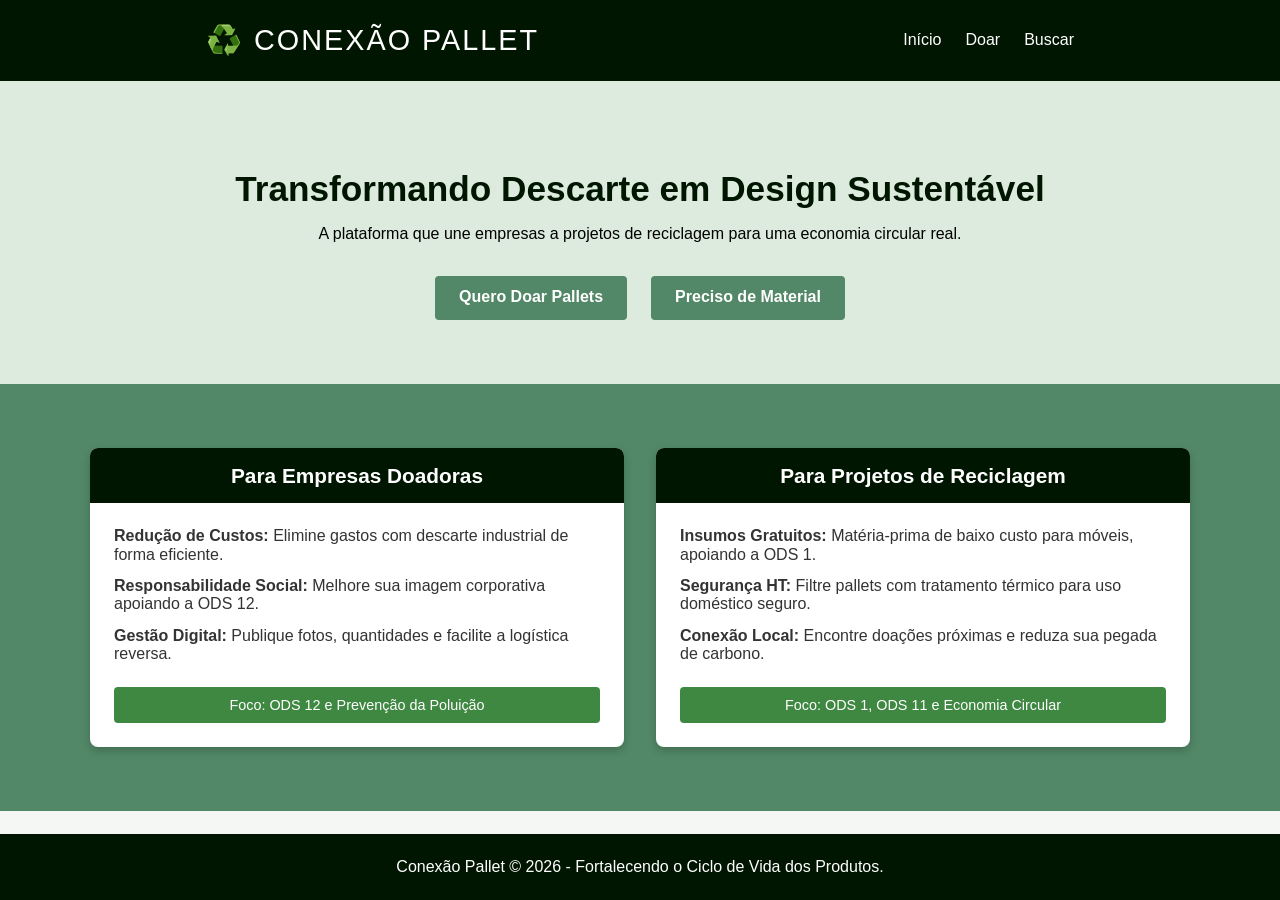
==== index.html @ 211fc5ea "commit um" ====
<!DOCTYPE html>
<html lang="pt-br">
<head>
    <meta charset="UTF-8">
    <meta name="viewport" content="width=device-width, initial-scale=1.0">
    <link rel="stylesheet" href="normalize.css">
    <link rel="stylesheet" href="style.css">
    <title>Conexão Pallet</title>
</head>
<body>
    <header class="cabecalho">
        <div class="cabecalho__logo">♻️ Conexão Pallet</div>
        <nav class="cabecalho__nav">    
            <ul>
                <li><a href="#inicio">Início</a></li>
                <li><a href="#doar">Doar</a></li>
                <li><a href="#buscar">Buscar</a></li>      
            </ul>
        </nav>
    </header>

    <main>
        <section id="inicio" class="main-sec">
            <div class="info">
                <h1>Transformando Descarte em Design Sustentável</h1>
                <p>A plataforma que une empresas a projetos de reciclagem para uma economia circular real.</p>
            </div>
            <div class="btn">
                <button>Quero Doar Pallets</button>
                <button>Preciso de Material</button>
            </div>
        </section>

        <section class="sec-dois">
            <div class="row">
                <article id="doar" class="card">
                    <h2>Para Empresas Doadoras</h2>
                    <div class="card_content">
                        <ul>
                            <li><strong>Redução de Custos:</strong> Elimine gastos com descarte industrial de forma eficiente.</li>
                            <li><strong>Responsabilidade Social:</strong> Melhore sua imagem corporativa apoiando a ODS 12.</li>
                            <li><strong>Gestão Digital:</strong> Publique fotos, quantidades e facilite a logística reversa.</li>
                        </ul>
                        <p class="tag">Foco: ODS 12 e Prevenção da Poluição</p>
                    </div>
                </article>

                <article id="buscar" class="card">
                    <h2>Para Projetos de Reciclagem</h2>
                    <div class="card_content">
                        <ul>
                            <li><strong>Insumos Gratuitos:</strong> Matéria-prima de baixo custo para móveis, apoiando a ODS 1.</li>
                            <li><strong>Segurança HT:</strong> Filtre pallets com tratamento térmico para uso doméstico seguro.</li>
                            <li><strong>Conexão Local:</strong> Encontre doações próximas e reduza sua pegada de carbono.</li>
                        </ul>
                        <p class="tag">Foco: ODS 1, ODS 11 e Economia Circular</p>
                    </div>
                </article>
            </div>
        </section>
    </main>

    <footer class="rodape">
        <p>Conexão Pallet &copy; 2026 - Fortalecendo o Ciclo de Vida dos Produtos.</p>
    </footer>
</body>
</html>
---- style.css ----
* {
    padding: 0;
    margin: 0;
    box-sizing: border-box;
}

body {
    font-family: Verdana, Geneva, Tahoma, sans-serif;
    display: flex;
    flex-direction: column;
    min-height: 100vh;
    background-color: #f4f7f4;
}

.cabecalho {
    display: flex;
    background-color: #001601;
    padding: 1.5rem;
    justify-content: space-around;
    align-items: center;
}

.cabecalho__logo {
    font-size: 1.8rem;
    text-transform: uppercase;
    letter-spacing: 2px;
    color: #fff;
}

.cabecalho__nav ul {
    display: flex;
    list-style: none;
    gap: 1.5rem;
}

.cabecalho__nav a {
    color: #fff;
    text-decoration: none;
    transition: 0.3s;
}

.cabecalho__nav a:hover {
    color: #8ecc90;
}

.main-sec {
    padding: 4rem 2rem;
    background-color: #dcebdd;
    text-align: center;
}

.info h1 {
    font-size: 2.2rem;
    margin-bottom: 1rem;
    color: #001601;
}

.btn {
    display: flex;
    justify-content: center;
    gap: 1.5rem;
    margin-top: 2rem;
}

button {
    padding: 0.8rem 1.5rem;
    background-color: #528867;
    color: white;
    border: none;
    border-radius: 4px;
    cursor: pointer;
    font-weight: bold;
    transition: 0.3s;
}

button:hover {
    background-color: #3f6b50;
    transform: translateY(-2px);
}

.sec-dois {
    background-color: #528867;
    padding: 4rem 2rem;
}

.row {
    display: flex;
    gap: 2rem;
    max-width: 1100px;
    margin: 0 auto;
    flex-wrap: wrap;
    justify-content: center;
}

.card {
    flex: 1;
    min-width: 300px;
    background-color: #fff;
    border-radius: 8px;
    overflow: hidden;
    box-shadow: 0 4px 10px rgba(0,0,0,0.2);
}

.card h2 {
    background-color: #001601;
    color: #fff;
    padding: 1rem;
    font-size: 1.3rem;
    text-align: center;
}

.card_content {
    padding: 1.5rem;
}

.card_content li {
    margin-bottom: 0.8rem;
    color: #333;
    list-style: none;
}

.tag {
    background-color: #3f8842;
    color: #fff;
    padding: 0.6rem;
    border-radius: 4px;
    margin-top: 1.5rem;
    text-align: center;
    font-size: 0.9rem;
}

.rodape {
    background-color: #001601;
    color: white;
    text-align: center;
    padding: 1.5rem;
    margin-top: auto;
}
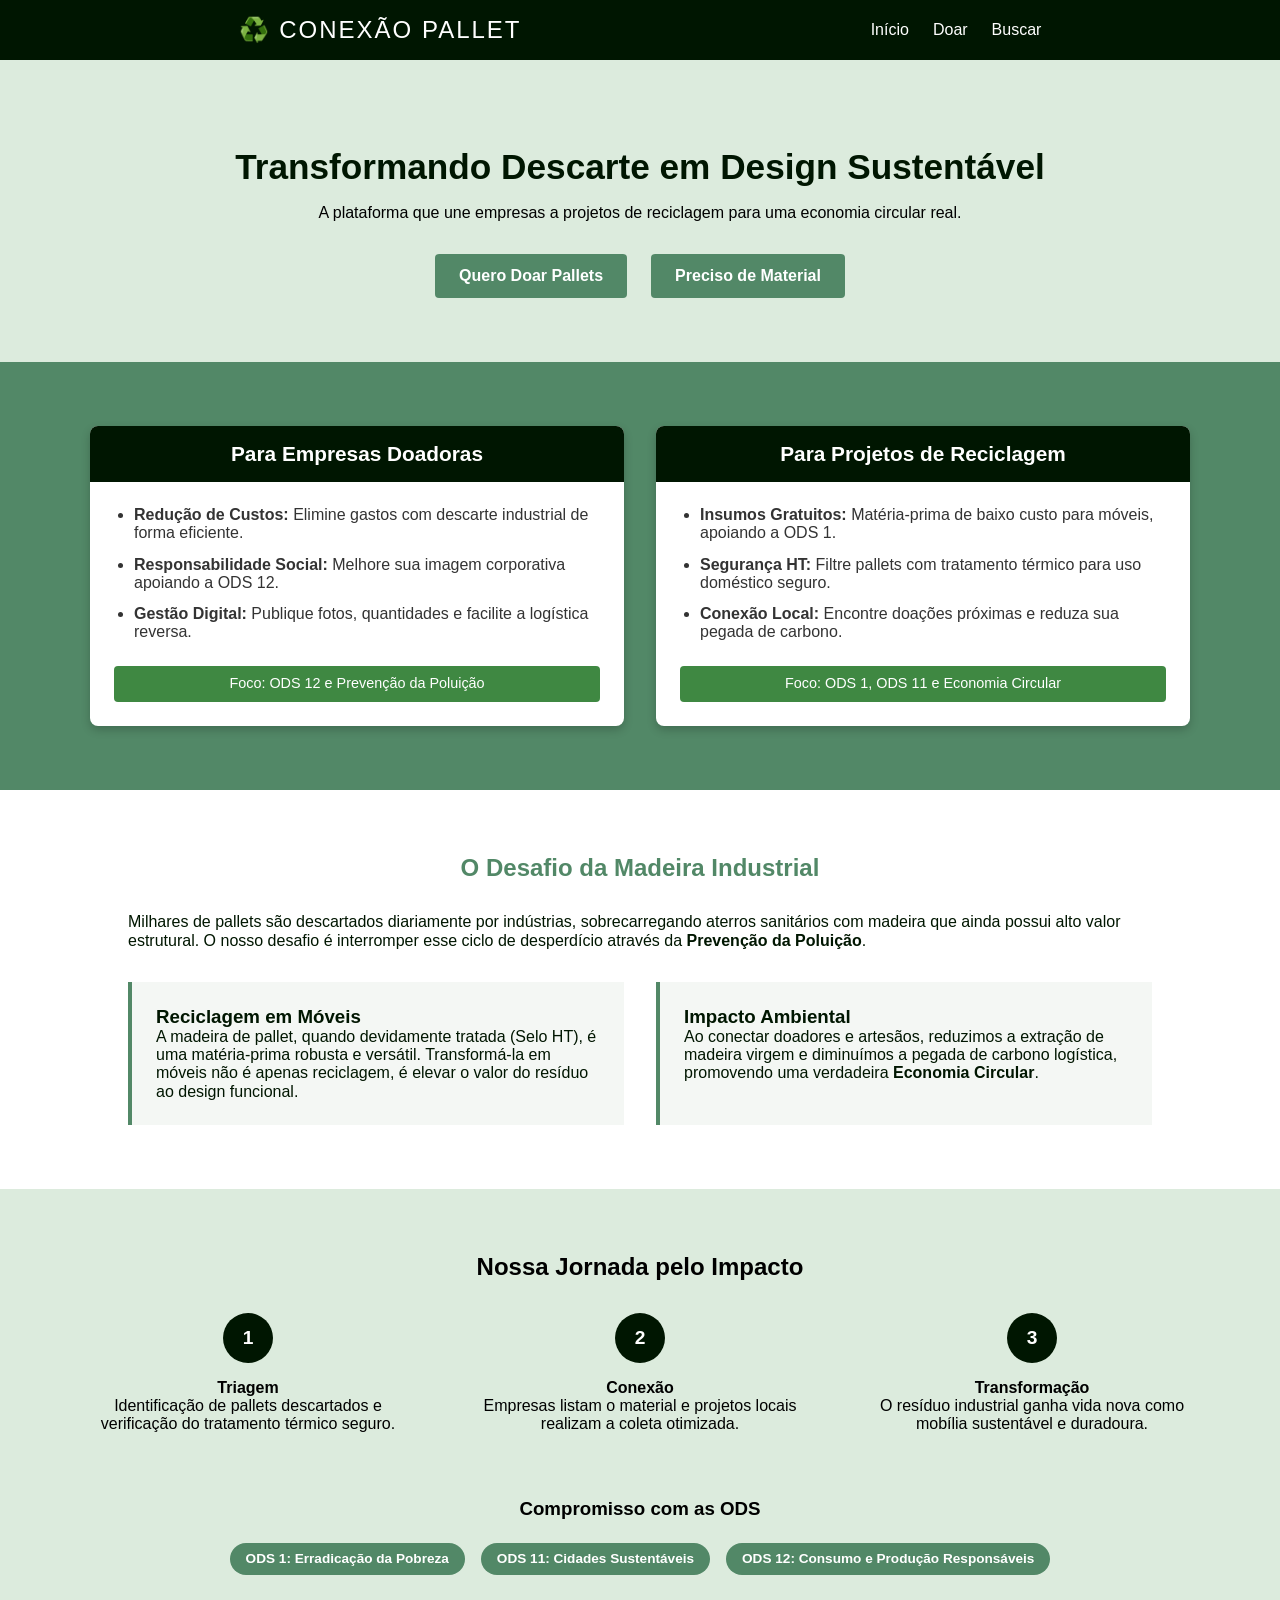
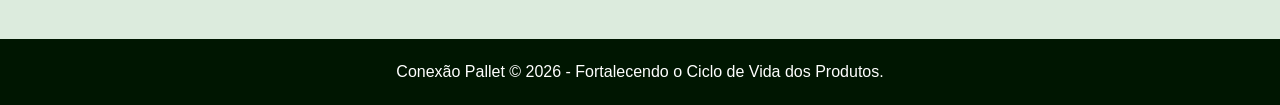
==== commit daa799bf: "secoes e estilo" ====
--- a/index.html
+++ b/index.html
@@ -1,20 +1,23 @@
 <!DOCTYPE html>
 <html lang="pt-br">
+
 <head>
     <meta charset="UTF-8">
     <meta name="viewport" content="width=device-width, initial-scale=1.0">
     <link rel="stylesheet" href="normalize.css">
     <link rel="stylesheet" href="style.css">
+    <link rel="shortcut icon" href="palleticon.png" type="image/x-icon">
     <title>Conexão Pallet</title>
 </head>
+
 <body>
     <header class="cabecalho">
         <div class="cabecalho__logo">♻️ Conexão Pallet</div>
-        <nav class="cabecalho__nav">    
+        <nav class="cabecalho__nav">
             <ul>
-                <li><a href="#inicio">Início</a></li>
-                <li><a href="#doar">Doar</a></li>
-                <li><a href="#buscar">Buscar</a></li>      
+                <li><a href="index.html">Início</a></li>
+                <li><a href="doar.html">Doar</a></li>
+                <li><a href="buscar.html">Buscar</a></li>
             </ul>
         </nav>
     </header>
@@ -37,9 +40,12 @@
                     <h2>Para Empresas Doadoras</h2>
                     <div class="card_content">
                         <ul>
-                            <li><strong>Redução de Custos:</strong> Elimine gastos com descarte industrial de forma eficiente.</li>
-                            <li><strong>Responsabilidade Social:</strong> Melhore sua imagem corporativa apoiando a ODS 12.</li>
-                            <li><strong>Gestão Digital:</strong> Publique fotos, quantidades e facilite a logística reversa.</li>
+                            <li><strong>Redução de Custos:</strong> Elimine gastos com descarte industrial de forma
+                                eficiente.</li>
+                            <li><strong>Responsabilidade Social:</strong> Melhore sua imagem corporativa apoiando a ODS
+                                12.</li>
+                            <li><strong>Gestão Digital:</strong> Publique fotos, quantidades e facilite a logística
+                                reversa.</li>
                         </ul>
                         <p class="tag">Foco: ODS 12 e Prevenção da Poluição</p>
                     </div>
@@ -49,13 +55,69 @@
                     <h2>Para Projetos de Reciclagem</h2>
                     <div class="card_content">
                         <ul>
-                            <li><strong>Insumos Gratuitos:</strong> Matéria-prima de baixo custo para móveis, apoiando a ODS 1.</li>
-                            <li><strong>Segurança HT:</strong> Filtre pallets com tratamento térmico para uso doméstico seguro.</li>
-                            <li><strong>Conexão Local:</strong> Encontre doações próximas e reduza sua pegada de carbono.</li>
+                            <li><strong>Insumos Gratuitos:</strong> Matéria-prima de baixo custo para móveis, apoiando a
+                                ODS 1.</li>
+                            <li><strong>Segurança HT:</strong> Filtre pallets com tratamento térmico para uso doméstico
+                                seguro.</li>
+                            <li><strong>Conexão Local:</strong> Encontre doações próximas e reduza sua pegada de
+                                carbono.</li>
                         </ul>
                         <p class="tag">Foco: ODS 1, ODS 11 e Economia Circular</p>
                     </div>
                 </article>
+            </div>
+        </section>
+
+        <section class="sustentabilidade-resumo">
+            <div class="container-texto">
+                <h2>O Desafio da Madeira Industrial</h2>
+                <p>Milhares de pallets são descartados diariamente por indústrias, sobrecarregando aterros sanitários
+                    com madeira que ainda possui alto valor estrutural. O nosso desafio é interromper esse ciclo de
+                    desperdício através da <strong>Prevenção da Poluição</strong>.</p>
+
+                <div class="sustentabilidade-grid">
+                    <div class="sustentabilidade-item">
+                        <h3>Reciclagem em Móveis</h3>
+                        <p>A madeira de pallet, quando devidamente tratada (Selo HT), é uma matéria-prima robusta e
+                            versátil. Transformá-la em móveis não é apenas reciclagem, é elevar o valor do resíduo ao
+                            design funcional.</p>
+                    </div>
+                    <div class="sustentabilidade-item">
+                        <h3>Impacto Ambiental</h3>
+                        <p>Ao conectar doadores e artesãos, reduzimos a extração de madeira virgem e diminuímos a pegada
+                            de carbono logística, promovendo uma verdadeira <strong>Economia Circular</strong>.</p>
+                    </div>
+                </div>
+            </div>
+        </section>
+
+        <section class="jornada-ods">
+            <h2>Nossa Jornada pelo Impacto</h2>
+            <div class="passos-container">
+                <div class="passo">
+                    <div class="passo-numero">1</div>
+                    <h4>Triagem</h4>
+                    <p>Identificação de pallets descartados e verificação do tratamento térmico seguro.</p>
+                </div>
+                <div class="passo">
+                    <div class="passo-numero">2</div>
+                    <h4>Conexão</h4>
+                    <p>Empresas listam o material e projetos locais realizam a coleta otimizada.</p>
+                </div>
+                <div class="passo">
+                    <div class="passo-numero">3</div>
+                    <h4>Transformação</h4>
+                    <p>O resíduo industrial ganha vida nova como mobília sustentável e duradoura.</p>
+                </div>
+            </div>
+
+            <div class="ods-destaque">
+                <h3>Compromisso com as ODS</h3>
+                <div class="ods-lista">
+                    <span class="ods-badge">ODS 1: Erradicação da Pobreza</span>
+                    <span class="ods-badge">ODS 11: Cidades Sustentáveis</span>
+                    <span class="ods-badge">ODS 12: Consumo e Produção Responsáveis</span>
+                </div>
             </div>
         </section>
     </main>
@@ -64,4 +126,5 @@
         <p>Conexão Pallet &copy; 2026 - Fortalecendo o Ciclo de Vida dos Produtos.</p>
     </footer>
 </body>
+
 </html>
--- a/style.css
+++ b/style.css
@@ -15,16 +15,18 @@
 .cabecalho {
     display: flex;
     background-color: #001601;
-    padding: 1.5rem;
+    padding: 1rem 5%;
     justify-content: space-around;
     align-items: center;
+    width: 100%;
 }
 
 .cabecalho__logo {
-    font-size: 1.8rem;
+    font-size: 1.5rem;
     text-transform: uppercase;
     letter-spacing: 2px;
     color: #fff;
+    white-space: nowrap;
 }
 
 .cabecalho__nav ul {
@@ -37,6 +39,7 @@
     color: #fff;
     text-decoration: none;
     transition: 0.3s;
+    font-size: 1rem;
 }
 
 .cabecalho__nav a:hover {
@@ -60,6 +63,7 @@
     justify-content: center;
     gap: 1.5rem;
     margin-top: 2rem;
+    flex-wrap: wrap;
 }
 
 button {
@@ -116,7 +120,8 @@
 .card_content li {
     margin-bottom: 0.8rem;
     color: #333;
-    list-style: none;
+    list-style: disc;
+    margin-left: 20px;
 }
 
 .tag {
@@ -129,10 +134,147 @@
     font-size: 0.9rem;
 }
 
+.sustentabilidade-resumo {
+    padding: 4rem 10%;
+    background-color: #fff;
+    color: #001601;
+}
+
+.sustentabilidade-resumo h2 {
+    text-align: center;
+    margin-bottom: 2rem;
+    color: #528867;
+}
+
+.sustentabilidade-grid {
+    display: grid;
+    grid-template-columns: 1fr 1fr;
+    gap: 2rem;
+    margin-top: 2rem;
+}
+
+.sustentabilidade-item {
+    background: #f4f7f4;
+    padding: 1.5rem;
+    border-left: 4px solid #528867;
+}
+
+.jornada-ods {
+    padding: 4rem 5%;
+    background-color: #dcebdd;
+    text-align: center;
+}
+
+.passos-container {
+    display: flex;
+    justify-content: space-around;
+    gap: 1.5rem;
+    margin: 1rem 0;
+    flex-wrap: wrap;
+}
+
+.passo {
+    flex: 1;
+    min-width: 250px;
+    padding: 1rem;
+}
+
+.passo-numero {
+    width: 50px;
+    height: 50px;
+    background: #001601;
+    color: #fff;
+    border-radius: 50%;
+    display: flex;
+    align-items: center;
+    justify-content: center;
+    margin: 0 auto 1rem;
+    font-weight: bold;
+    font-size: 1.2rem;
+}
+
+.ods-destaque {
+    margin-top: 1rem;
+    padding-top: 2rem;
+    /* border-top: 1px solid #acc6ad; */
+}
+
+.ods-lista {
+    display: flex;
+    justify-content: center;
+    gap: 1rem;
+    flex-wrap: wrap;
+    margin-top: 1.5rem;
+}
+
+.ods-badge {
+    background: #528867;
+    color: white;
+    padding: 0.5rem 1rem;
+    border-radius: 20px;
+    font-size: 0.85rem;
+    font-weight: bold;
+}
+
 .rodape {
     background-color: #001601;
     color: white;
     text-align: center;
     padding: 1.5rem;
     margin-top: auto;
+}
+
+@media (max-width: 768px) {
+    .cabecalho {
+        flex-direction: column; 
+        gap: 1rem;
+        padding: 1rem;
+        text-align: center;
+    }
+    
+    .cabecalho__nav ul {
+        gap: 0.8rem;
+    }
+
+    .cabecalho__logo {
+        font-size: 1.2rem;
+    }
+
+    .cabecalho__nav a {
+        font-size: 0.9rem;
+        padding: 8px;
+    }
+
+    .info h1 {
+        font-size: 1.6rem;
+    }
+    .sustentabilidade-grid {
+        grid-template-columns: 1fr;
+    }
+    
+    .passos-container {
+        flex-direction: column;
+    }
+}
+
+@media (max-width: 480px) {
+
+    .btn {
+        flex-direction: column;
+        width: 100%;
+        padding: 0 10%;
+    }
+
+    button {
+        width: 100%;
+    }
+
+    .lista-doacoes {
+        padding: 1em 0.5em;
+        overflow-x: auto;
+    }
+    
+    .tabela-doacoes {
+        font-size: 0.8rem;
+    }
 }
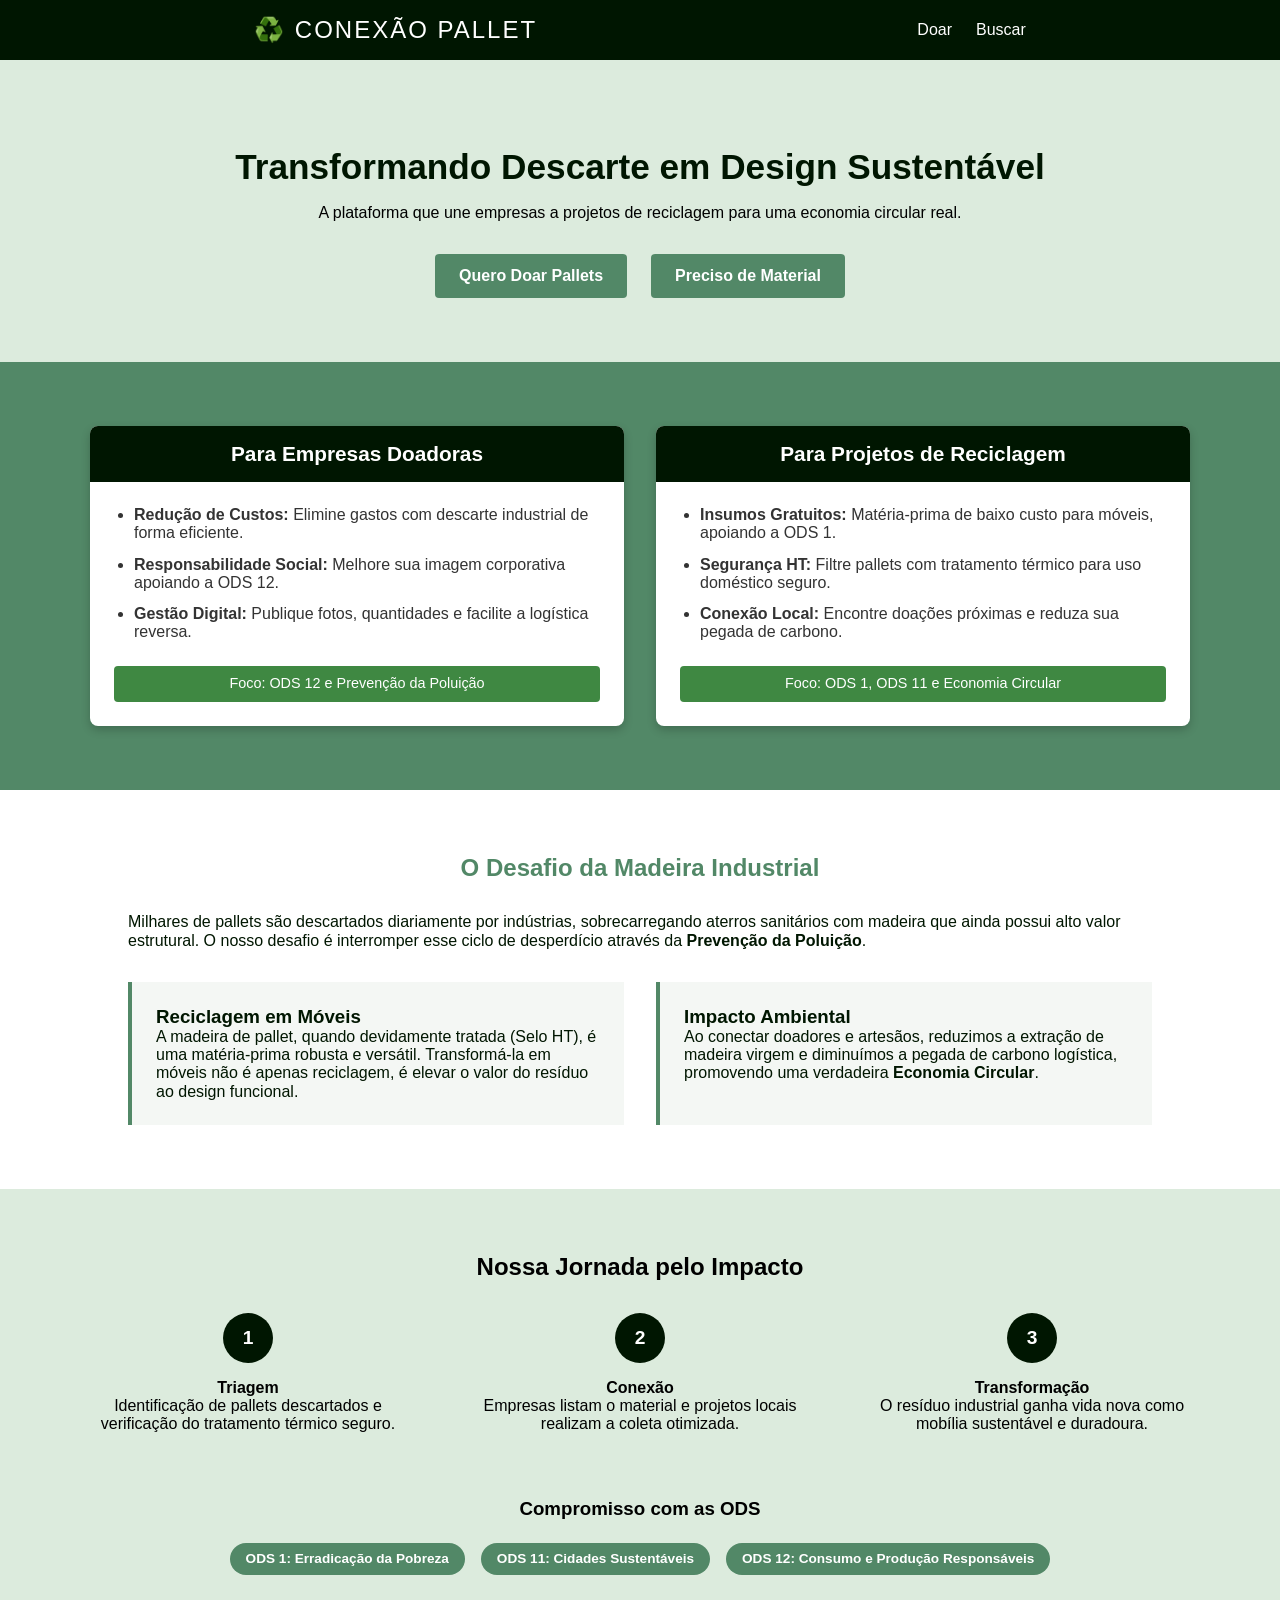
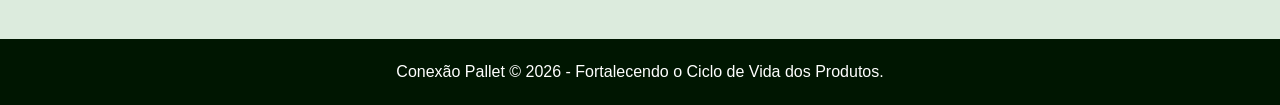
==== commit 6e37409f: "nav" ====
--- a/index.html
+++ b/index.html
@@ -15,7 +15,7 @@
         <div class="cabecalho__logo">♻️ Conexão Pallet</div>
         <nav class="cabecalho__nav">
             <ul>
-                <li><a href="index.html">Início</a></li>
+                <!-- <li><a href="index.html">Início</a></li> -->
                 <li><a href="doar.html">Doar</a></li>
                 <li><a href="buscar.html">Buscar</a></li>
             </ul>
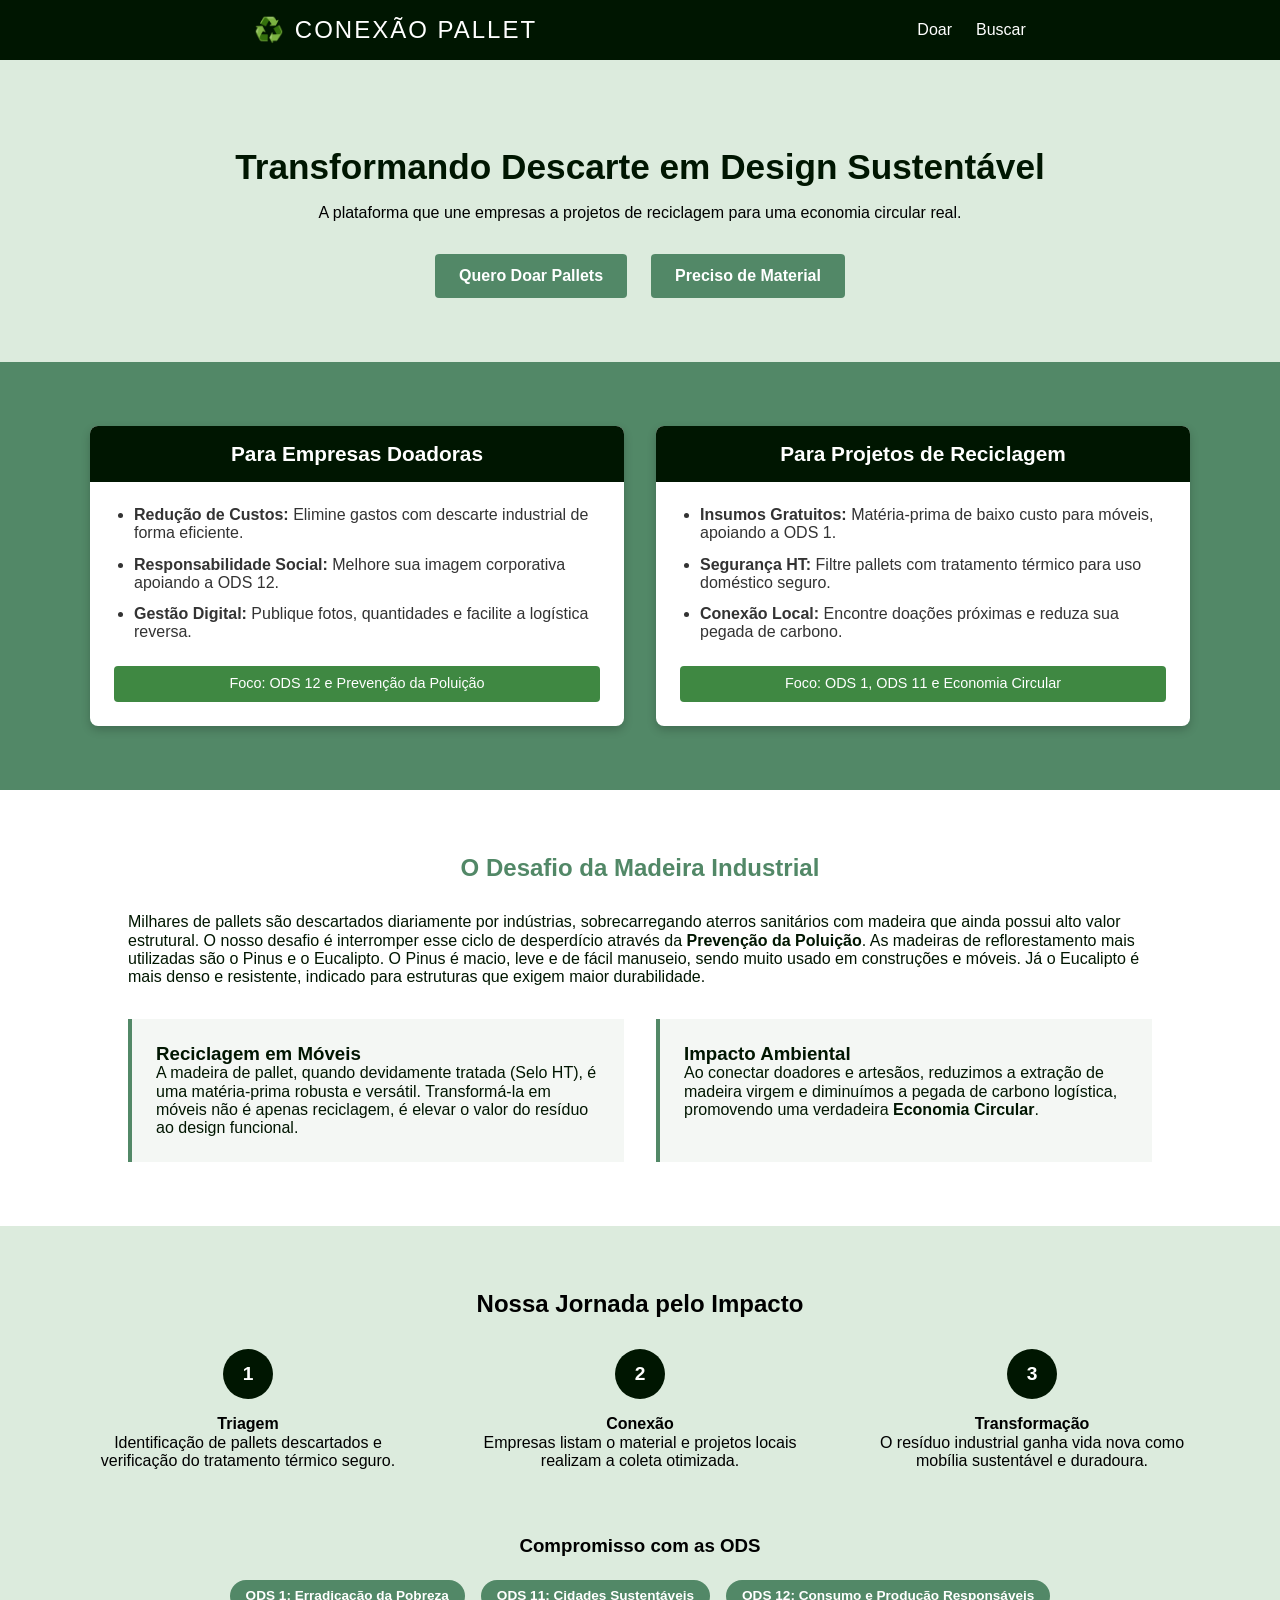
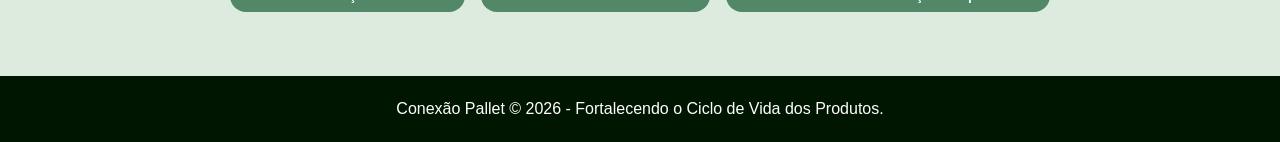
==== commit 8269bcd7: "madeira" ====
--- a/index.html
+++ b/index.html
@@ -73,7 +73,7 @@
                 <h2>O Desafio da Madeira Industrial</h2>
                 <p>Milhares de pallets são descartados diariamente por indústrias, sobrecarregando aterros sanitários
                     com madeira que ainda possui alto valor estrutural. O nosso desafio é interromper esse ciclo de
-                    desperdício através da <strong>Prevenção da Poluição</strong>.</p>
+                    desperdício através da <strong>Prevenção da Poluição</strong>. As madeiras de reflorestamento mais utilizadas são o Pinus e o Eucalipto. O Pinus é macio, leve e de fácil manuseio, sendo muito usado em construções e móveis. Já o Eucalipto é mais denso e resistente, indicado para estruturas que exigem maior durabilidade.</p>
 
                 <div class="sustentabilidade-grid">
                     <div class="sustentabilidade-item">
@@ -127,4 +127,4 @@
     </footer>
 </body>
 
-</html>+</html>
